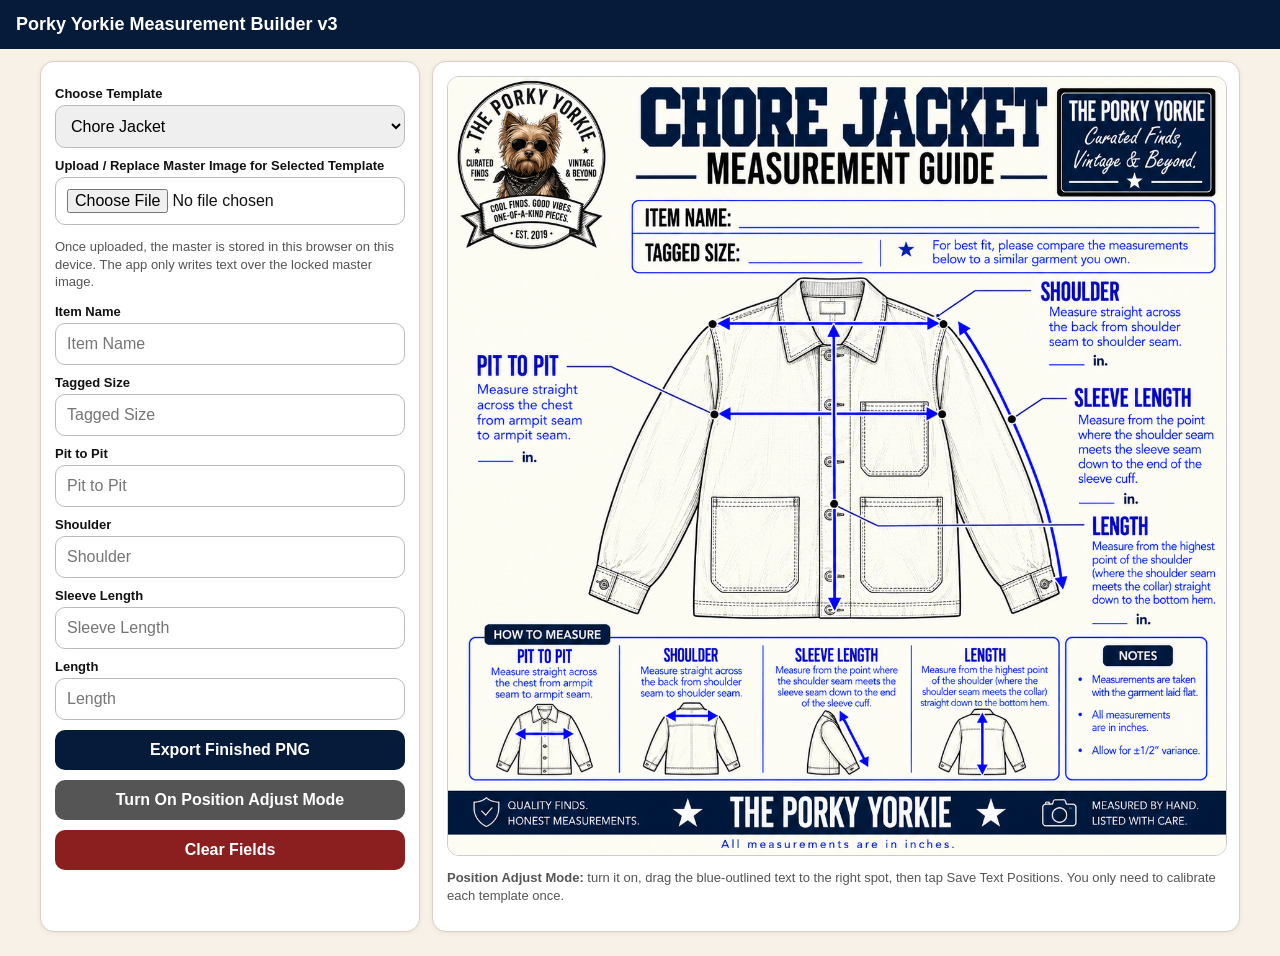
==== index.html.html @ 14797821 "Add files via upload" ====
<!doctype html>
<html>
<head>
<meta charset="utf-8">
<meta name="viewport" content="width=device-width, initial-scale=1">
<title>Porky Yorkie Measurement Builder v3</title>
<style>
:root {
  --navy:#061b3a;
  --cream:#f7f1e7;
  --border:#d8d0c4;
}
body {
  margin:0;
  font-family:-apple-system,BlinkMacSystemFont,"Segoe UI",Arial,sans-serif;
  background:var(--cream);
  color:#111;
}
header {
  background:var(--navy);
  color:white;
  padding:14px 16px;
  font-weight:800;
  font-size:18px;
}
main {
  padding:12px;
  max-width:1200px;
  margin:auto;
}
.card {
  background:white;
  border:1px solid var(--border);
  border-radius:14px;
  padding:14px;
  margin-bottom:12px;
  box-shadow:0 1px 5px rgba(0,0,0,.07);
}
.grid {
  display:grid;
  grid-template-columns:1fr;
  gap:12px;
}
@media(min-width:900px) {
  .grid { grid-template-columns:380px 1fr; }
}
label {
  display:block;
  font-size:13px;
  font-weight:800;
  margin:10px 0 4px;
}
input, select, button {
  width:100%;
  box-sizing:border-box;
  font-size:16px;
  border-radius:10px;
  padding:11px;
  border:1px solid #bbb;
}
button {
  background:var(--navy);
  color:white;
  font-weight:800;
  border:0;
  margin-top:10px;
}
button.secondary {
  background:#555;
}
button.warn {
  background:#8b1e1e;
}
.small {
  font-size:13px;
  color:#555;
  line-height:1.35;
}
#previewWrap {
  position:relative;
  width:100%;
  background:#eee;
  border-radius:12px;
  overflow:hidden;
  border:1px solid #ccc;
}
#templateImage {
  display:block;
  width:100%;
}
.overlay {
  position:absolute;
  transform:translate(-50%,-50%);
  color:#061b3a;
  font-weight:900;
  font-family:Arial, sans-serif;
  text-align:center;
  white-space:nowrap;
  padding:2px 4px;
}
.calibrate .overlay {
  outline:2px dashed #0b6cff;
  background:rgba(255,255,255,.45);
  pointer-events:auto;
  cursor:move;
}
.row {
  display:grid;
  grid-template-columns:1fr 1fr;
  gap:8px;
}
.hidden { display:none; }
</style>
</head>
<body>
<header>Porky Yorkie Measurement Builder v3</header>
<main>
<div class="grid">
<section class="card">
  <label>Choose Template</label>
  <select id="templateSelect"></select>

  <label>Upload / Replace Master Image for Selected Template</label>
  <input type="file" id="imageUpload" accept="image/png,image/jpeg">
  <p class="small">Once uploaded, the master is stored in this browser on this device. The app only writes text over the locked master image.</p>

  <div id="fields"></div>

  <button id="exportBtn">Export Finished PNG</button>
  <button id="calibrateBtn" class="secondary">Turn On Position Adjust Mode</button>
  <button id="savePositionsBtn" class="secondary hidden">Save Text Positions</button>
  <button id="clearBtn" class="warn">Clear Fields</button>
</section>

<section class="card">
  <div id="previewWrap">
    <img id="templateImage" alt="Template preview">
    <div id="overlayLayer"></div>
  </div>
  <p class="small"><b>Position Adjust Mode:</b> turn it on, drag the blue-outlined text to the right spot, then tap Save Text Positions. You only need to calibrate each template once.</p>
</section>
</div>
</main>

<script>
const TEMPLATES = {"chore_jacket":{"label": "Chore Jacket", "fields": ["Item Name", "Tagged Size", "Pit to Pit", "Shoulder", "Sleeve Length", "Length"], "embedded": "./Chore_Jacket.png.png"},"sweater":{"label": "Sweater", "fields": ["Item Name", "Tagged Size", "Pit to Pit", "Shoulder", "Sleeve Length", "Length"], "embedded": "./03DEC799-922B-4278-A912-94AB4B92A3B8.png"},"cardigan":{"label": "Cardigan", "fields": ["Item Name", "Tagged Size", "Pit to Pit", "Shoulder", "Sleeve Length", "Length"], "embedded": "[data-uri]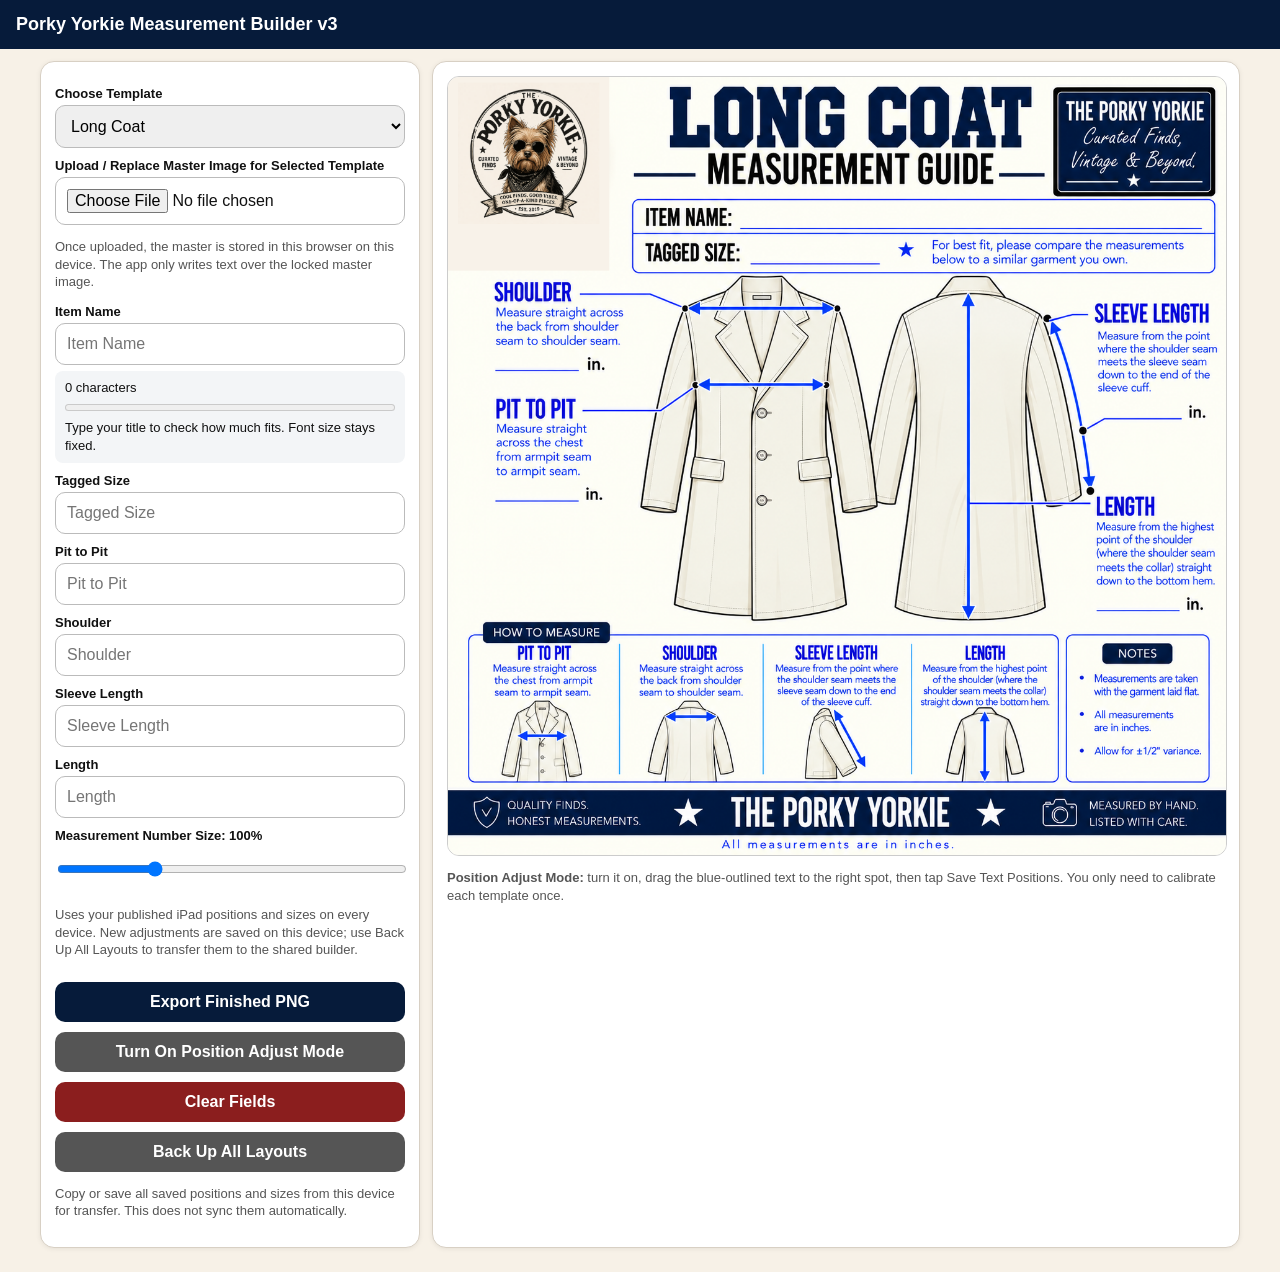
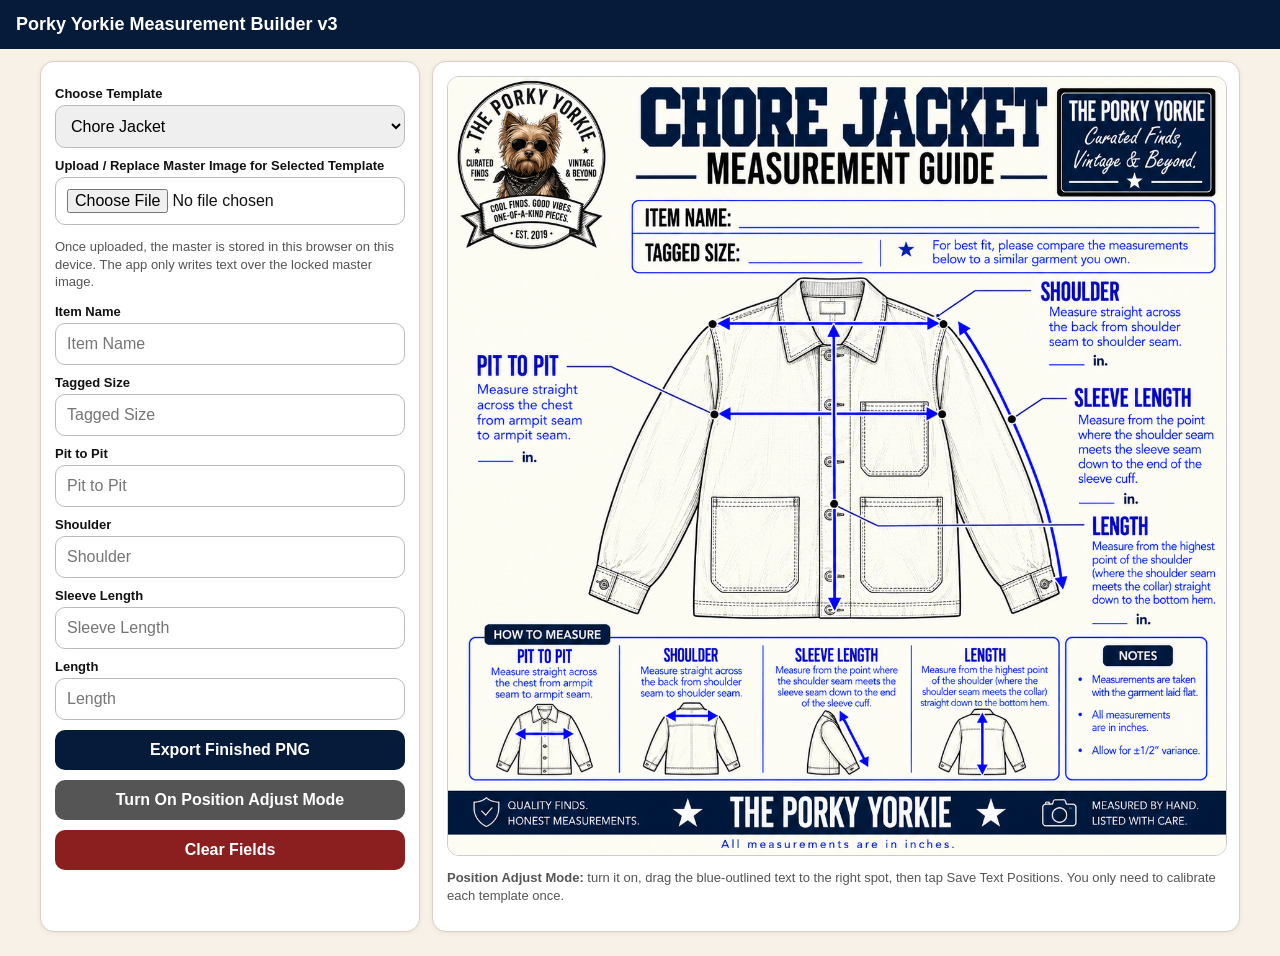
